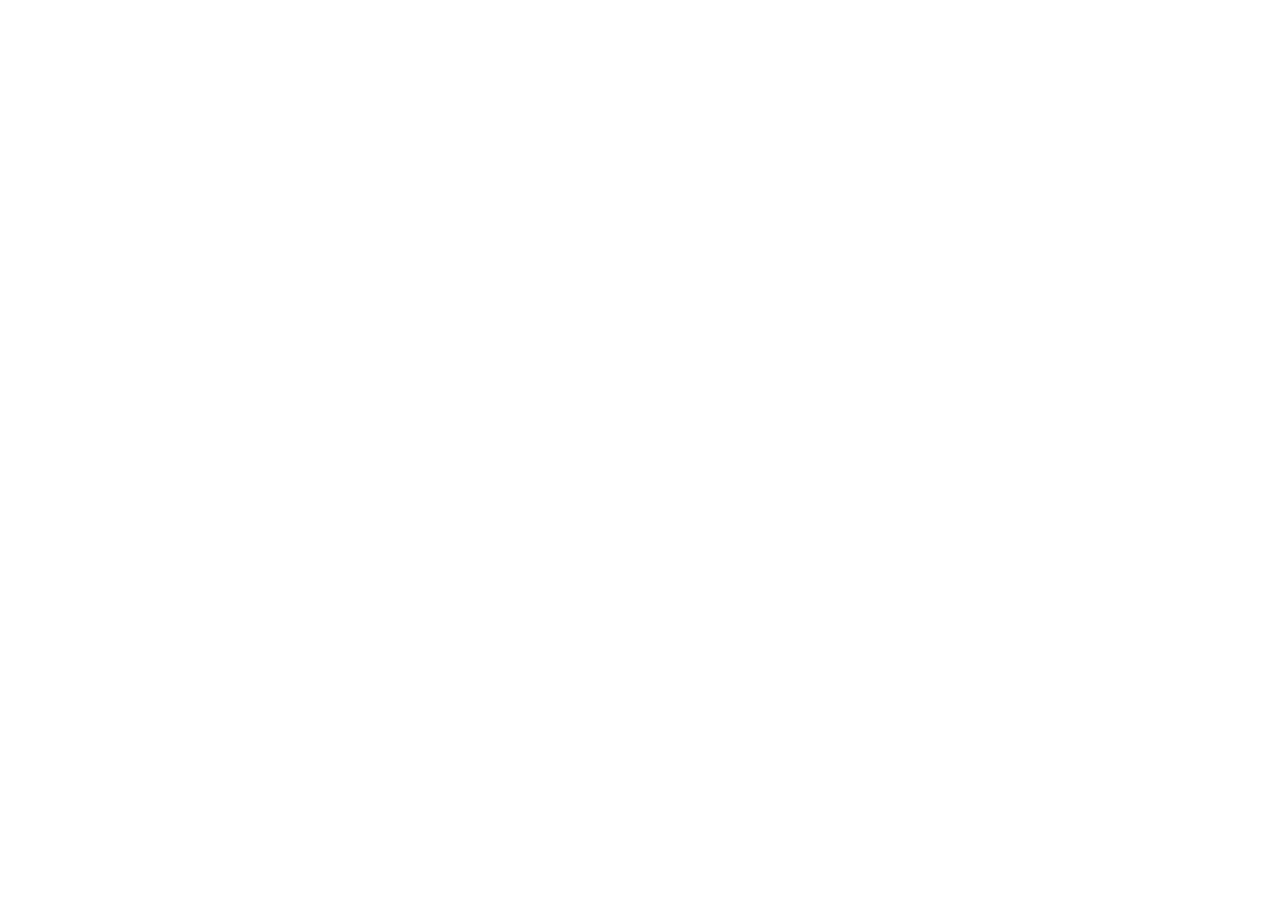
==== index.html @ 8c917352 "Init : création du dépôt, arborescence des fichiers et structure HTML de base" ====
<!DOCTYPE html>
<html lang="en">
<head>
    <meta charset="UTF-8">
    <meta name="viewport" content="width=device-width, initial-scale=1.0">
    <title>AfriTalent-Acceuil</title>
    <link rel="stylesheet" href="https://cdn.jsdelivr.net/npm/bootstrap@5.3.8/dist/css/bootstrap.min.css">
    <link rel="stylesheet" href="css/style.css">
</head>
<body>
    <script src="https://cdn.jsdelivr.net/npm/bootstrap@5.3.8/dist/js/bootstrap.bundle.min.js"></script>
    <script src="js/main.js"></script>
</body>
</html>
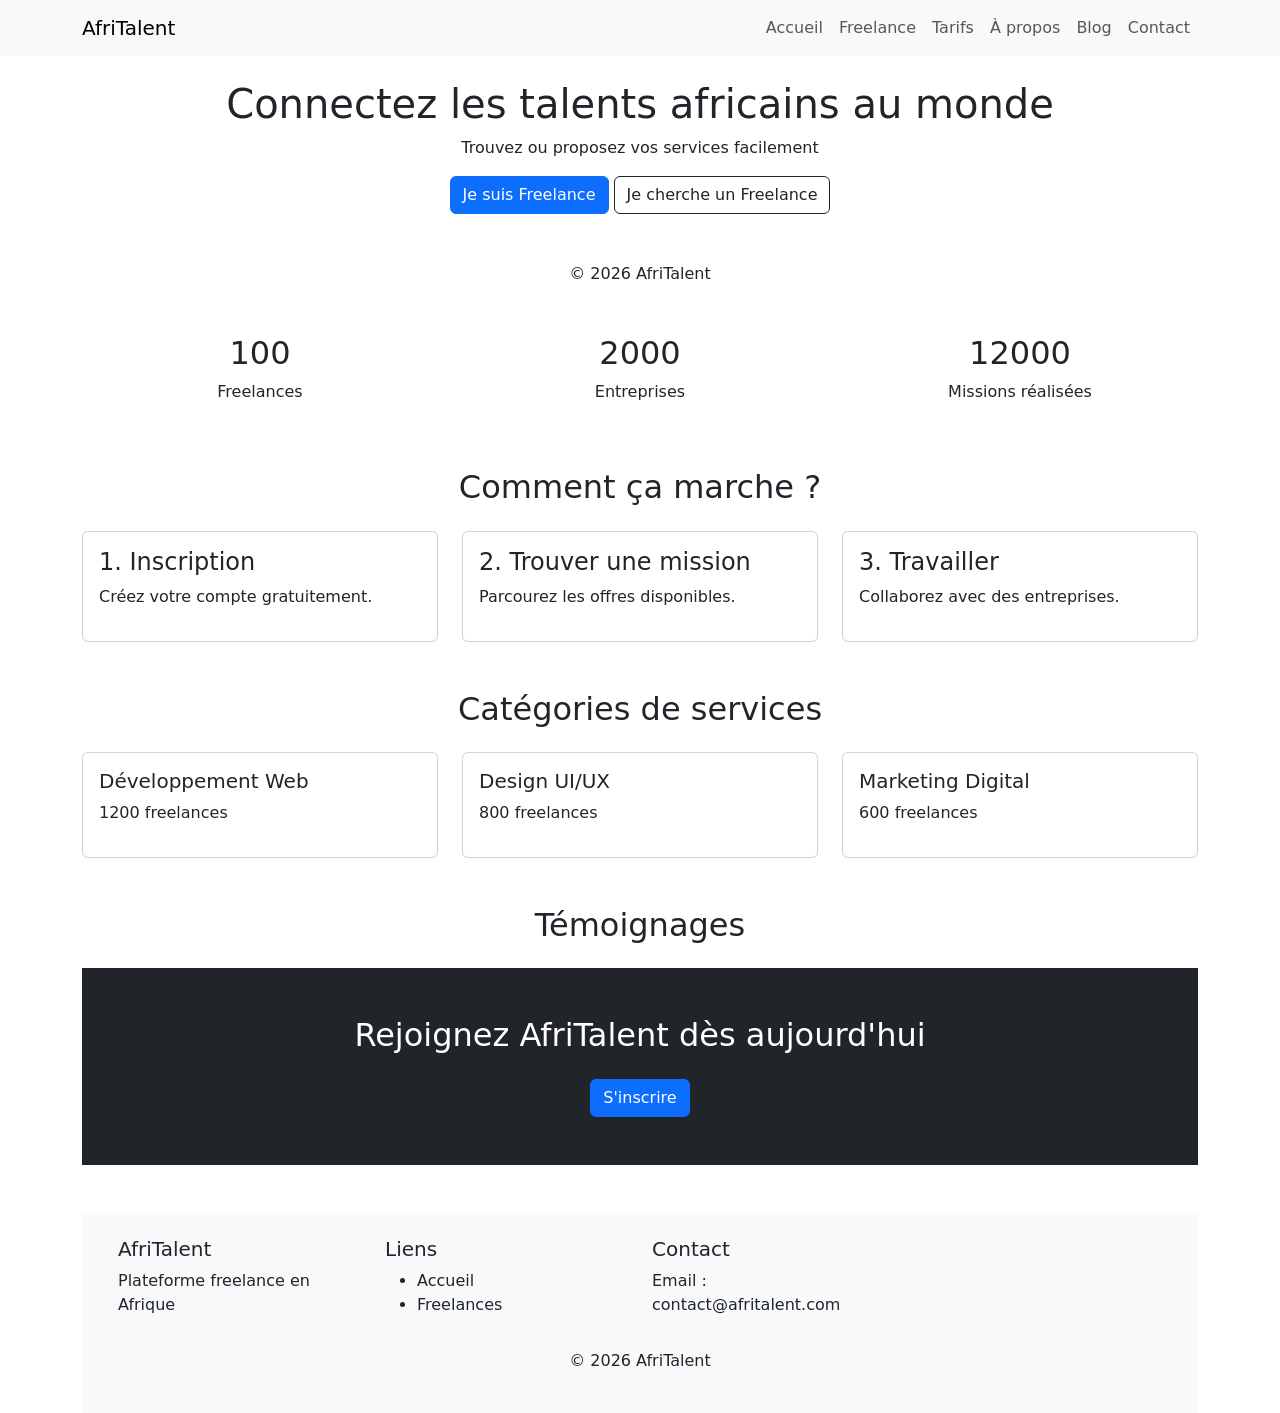
==== commit f6248dbb: "Commit2" ====
--- a/index.html
+++ b/index.html
@@ -8,6 +8,177 @@
     <link rel="stylesheet" href="css/style.css">
 </head>
 <body>
+    <header>
+        <nav class="navbar navbar-expand-lg navbar-light bg-light fixed-top">
+        <div class="container">
+            <a class="navbar-brand" href="#">AfriTalent</a>
+
+            <button class="navbar-toggler" data-bs-toggle="collapse" data-bs-target="#menu">
+                
+            </button>
+
+            <div class="collapse navbar-collapse" id="menu">
+                <ul class="navbar-nav ms-auto">
+                    <li class="nav-item"><a class="nav-link" href="#">Accueil</a></li>
+                    <li class="nav-item"><a class="nav-link" href="#">Freelance</a></li>
+                    <li class="nav-item"><a class="nav-link" href="#">Tarifs</a></li>
+                    <li class="nav-item"><a class="nav-link" href="#">À propos</a></li>
+                     <li class="nav-item"><a class="nav-link" href="#">Blog</a></li>
+                    <li class="nav-item"><a class="nav-link" href="#">Contact</a></li>
+                </ul>
+            </div>
+        </div>
+    </nav>
+</header>
+
+<main style="margin-top: 80px;">
+    <section class="container text-center">
+        <h1>Connectez les talents africains au monde</h1>
+        <p>Trouvez ou proposez vos services facilement</p>
+
+        <button class="btn btn-primary">Je suis Freelance</button>
+        <button class="btn btn-outline-dark">Je cherche un Freelance</button>
+    </section>
+</main>
+
+<footer class="text-center mt-5">
+    <p>© 2026 AfriTalent</p>
+</footer>
+
+<script src="https://cdn.jsdelivr.net/npm/bootstrap@5.3.0/dist/js/bootstrap.bundle.min.js"></script>
+
+</body>
+</html>
+
+        </nav>
+    </header>
+    <section class="container text-center mt-5">
+    <div class="row">
+        <div class="col-md-4">
+            <h2 class="counter" data-target="2500">100</h2>
+            <p>Freelances</p>
+        </div>
+        <div class="col-md-4">
+            <h2 class="counter" data-target="800">2000</h2>
+            <p>Entreprises</p>
+        </div>
+        <div class="col-md-4">
+            <h2 class="counter" data-target="12000">12000</h2>
+            <p>Missions réalisées</p>
+        </div>
+    </div>
+</section>
+<section class="container mt-5">
+    <h2 class="text-center mb-4">Comment ça marche ?</h2>
+
+    <div class="row">
+        <div class="col-md-4">
+            <div class="card p-3">
+                <h4>1. Inscription</h4>
+                <p>Créez votre compte gratuitement.</p>
+            </div>
+        </div>
+
+        <div class="col-md-4">
+            <div class="card p-3">
+                <h4>2. Trouver une mission</h4>
+                <p>Parcourez les offres disponibles.</p>
+            </div>
+        </div>
+
+        <div class="col-md-4">
+            <div class="card p-3">
+                <h4>3. Travailler</h4>
+                <p>Collaborez avec des entreprises.</p>
+            </div>
+        </div>
+    </div>
+</section>
+
+<section class="container mt-5">
+    <h2 class="text-center mb-4">Catégories de services</h2>
+
+    <div class="row">
+        <div class="col-md-4">
+            <div class="card p-3">
+                <h5>Développement Web</h5>
+                <p>1200 freelances</p>
+            </div>
+        </div>
+
+        <div class="col-md-4">
+            <div class="card p-3">
+                <h5>Design UI/UX</h5>
+                <p>800 freelances</p>
+            </div>
+        </div>
+
+        <div class="col-md-4">
+            <div class="card p-3">
+                <h5>Marketing Digital</h5>
+                <p>600 freelances</p>
+            </div>
+        </div>
+    </div>
+</section>
+
+<section class="container mt-5">
+    <h2 class="text-center mb-4">Témoignages</h2>
+
+    <div id="carouselExample" class="carousel slide">
+        <div class="carousel-inner">
+
+            <div class="carousel-item active text-center">
+                <p>"Super plateforme "</p>
+                <h5>Ali</h5>
+            </div>
+
+            <div class="carousel-item text-center">
+                <p>"J'ai trouvé des clients rapidement"</p>
+                <h5>- Fatou</h5>
+            </div>
+
+            <div class="carousel-item text-center">
+                <p>"Très professionnel"</p>
+                <h5>- Moussa</h5>
+            </div>
+            <section class="text-center mt-10 p-5 bg-dark text-white">
+    <h2>Rejoignez AfriTalent dès aujourd'hui</h2>
+    <button class="btn btn-primary mt-3">S'inscrire</button>
+        </section> 
+        <footer class="bg-light mt-5 p-4">
+    <div class="container">
+        <div class="row">
+            <div class="col-md-3">
+                <h5>AfriTalent</h5>
+                <p>Plateforme freelance en Afrique</p>
+            </div>
+
+            <div class="col-md-3">
+                <h5>Liens</h5>
+                <ul>
+                    <li>Accueil</li>
+                    <li>Freelances</li>
+                </ul>
+            </div>
+
+            <div class="col-md-3">
+                <h5>Contact</h5>
+                <p>Email : contact@afritalent.com</p>
+            </div>
+        </div>
+
+        <p class="text-center mt-3">© 2026 AfriTalent</p>
+    </div>
+</footer> 
+
+        </div>
+
+        <button class="carousel-control-prev" data-bs-target="#carouselExample" data-bs-slide="prev">◀</button>
+        <button class="carousel-control-next" data-bs-target="#carouselExample" data-bs-slide="next">▶</button>
+    </div>
+</section>
+
     <script src="https://cdn.jsdelivr.net/npm/bootstrap@5.3.8/dist/js/bootstrap.bundle.min.js"></script>
     <script src="js/main.js"></script>
 </body>
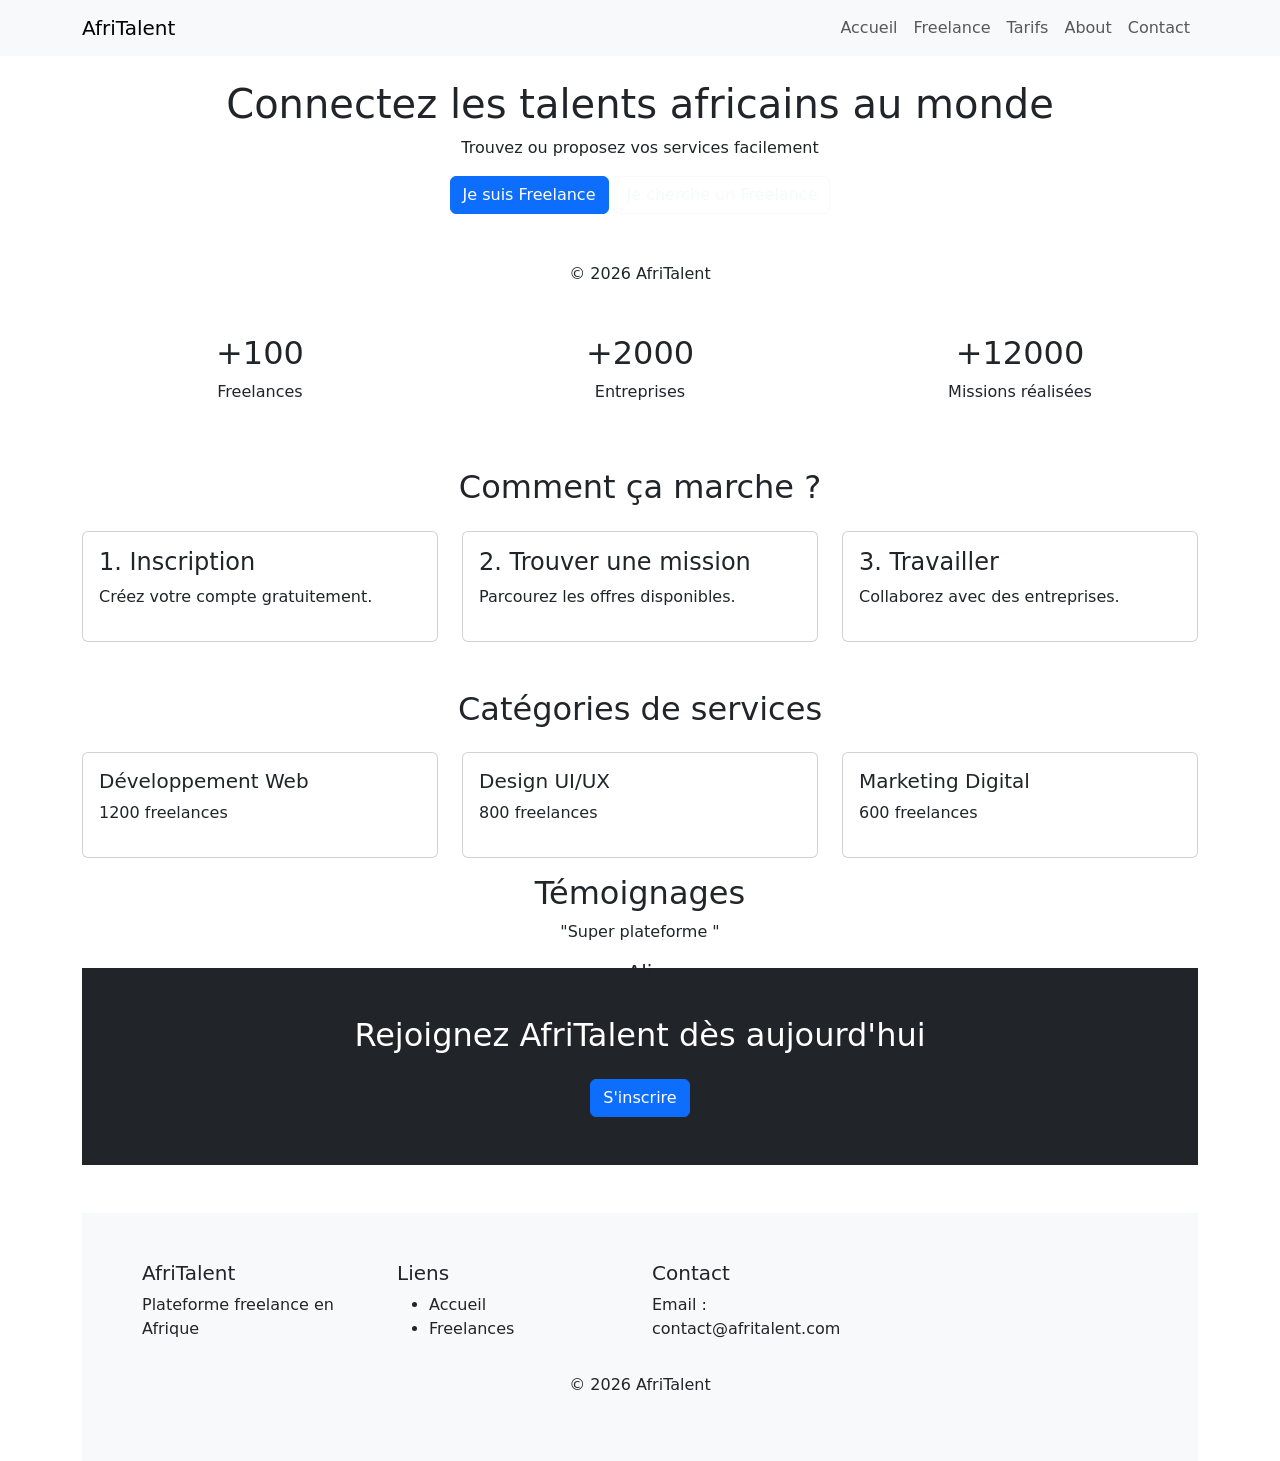
==== commit 30c5a564: "commit 2" ====
--- a/index.html
+++ b/index.html
@@ -11,20 +11,19 @@
     <header>
         <nav class="navbar navbar-expand-lg navbar-light bg-light fixed-top">
         <div class="container">
-            <a class="navbar-brand" href="#">AfriTalent</a>
+            <a class="navbar-brand" href="index.html">AfriTalent</a>
 
             <button class="navbar-toggler" data-bs-toggle="collapse" data-bs-target="#menu">
                 
             </button>
 
-            <div class="collapse navbar-collapse" id="menu">
+            <div class="navbar-collapse" id="menu">
                 <ul class="navbar-nav ms-auto">
-                    <li class="nav-item"><a class="nav-link" href="#">Accueil</a></li>
-                    <li class="nav-item"><a class="nav-link" href="#">Freelance</a></li>
-                    <li class="nav-item"><a class="nav-link" href="#">Tarifs</a></li>
-                    <li class="nav-item"><a class="nav-link" href="#">À propos</a></li>
-                     <li class="nav-item"><a class="nav-link" href="#">Blog</a></li>
-                    <li class="nav-item"><a class="nav-link" href="#">Contact</a></li>
+                    <li class="nav-item"><a class="nav-link" href="index.html">Accueil</a></li>
+                    <li class="nav-item"><a class="nav-link" href="freelances.html">Freelance</a></li>
+                    <li class="nav-item"><a class="nav-link" href="tarifs.html">Tarifs</a></li>
+                    <li class="nav-item"><a class="nav-link" href="about.html">About</a></li>
+                    <li class="nav-item"><a class="nav-link" href="contact.html">Contact</a></li>
                 </ul>
             </div>
         </div>
@@ -36,8 +35,12 @@
         <h1>Connectez les talents africains au monde</h1>
         <p>Trouvez ou proposez vos services facilement</p>
 
-        <button class="btn btn-primary">Je suis Freelance</button>
-        <button class="btn btn-outline-dark">Je cherche un Freelance</button>
+        <a href="freelances.html " class="btn btn-primary">
+            Je suis Freelance
+        </a>
+        <a href="contact.html" class="btn btn-outline-light">
+            Je cherche un Freelance
+        </a>
     </section>
 </main>
 
@@ -55,15 +58,15 @@
     <section class="container text-center mt-5">
     <div class="row">
         <div class="col-md-4">
-            <h2 class="counter" data-target="2500">100</h2>
+            <h2 class="counter" data-target="2500">+100</h2>
             <p>Freelances</p>
         </div>
         <div class="col-md-4">
-            <h2 class="counter" data-target="800">2000</h2>
+            <h2 class="counter" data-target="800">+2000</h2>
             <p>Entreprises</p>
         </div>
         <div class="col-md-4">
-            <h2 class="counter" data-target="12000">12000</h2>
+            <h2 class="counter" data-target="12000">+12000</h2>
             <p>Missions réalisées</p>
         </div>
     </div>
@@ -122,8 +125,8 @@
     </div>
 </section>
 
-<section class="container mt-5">
-    <h2 class="text-center mb-4">Témoignages</h2>
+<section class="container mt-3">
+    <h2 class="text-center mb-2">Témoignages</h2>
 
     <div id="carouselExample" class="carousel slide">
         <div class="carousel-inner">
@@ -142,11 +145,13 @@
                 <p>"Très professionnel"</p>
                 <h5>- Moussa</h5>
             </div>
-            <section class="text-center mt-10 p-5 bg-dark text-white">
+
+            <section class="text-center mt-5 p-5 bg-dark text-white">
     <h2>Rejoignez AfriTalent dès aujourd'hui</h2>
     <button class="btn btn-primary mt-3">S'inscrire</button>
         </section> 
-        <footer class="bg-light mt-5 p-4">
+        <footer class="bg-light mt-5 p-5">
+
     <div class="container">
         <div class="row">
             <div class="col-md-3">
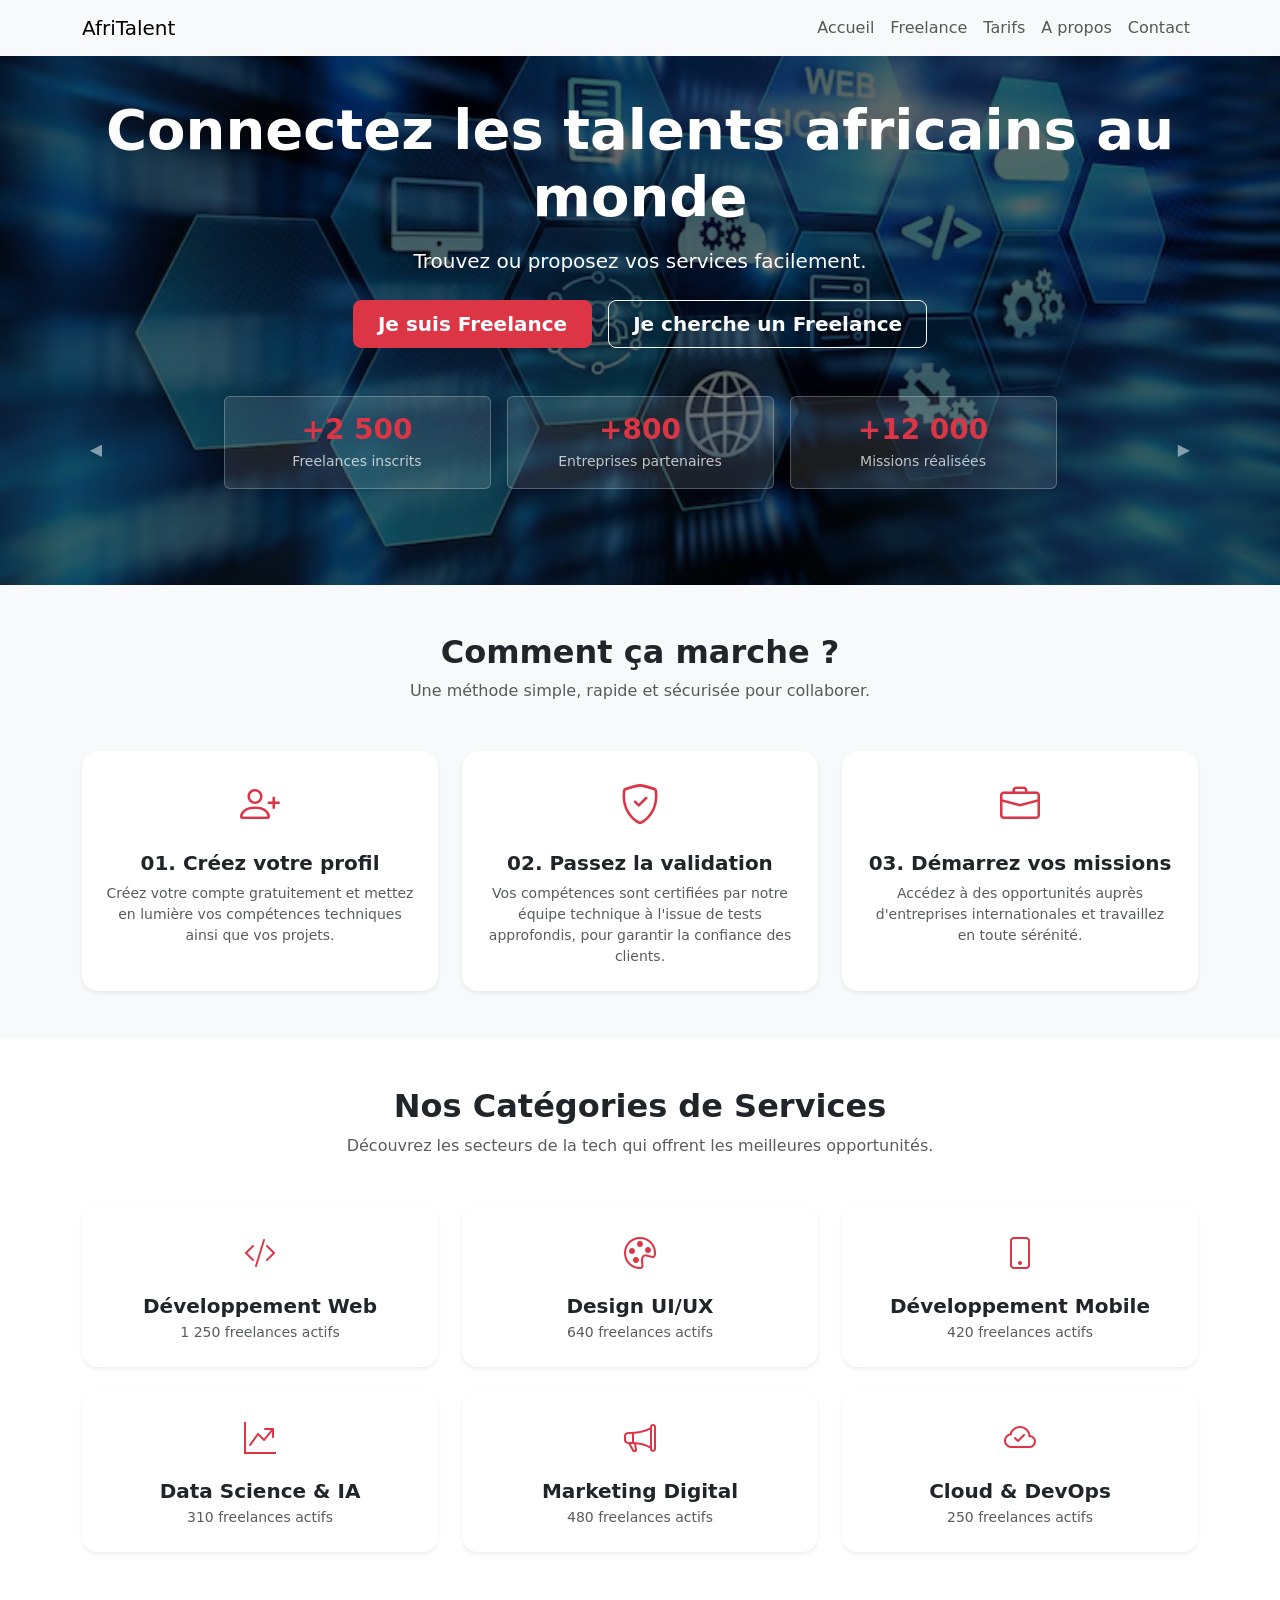
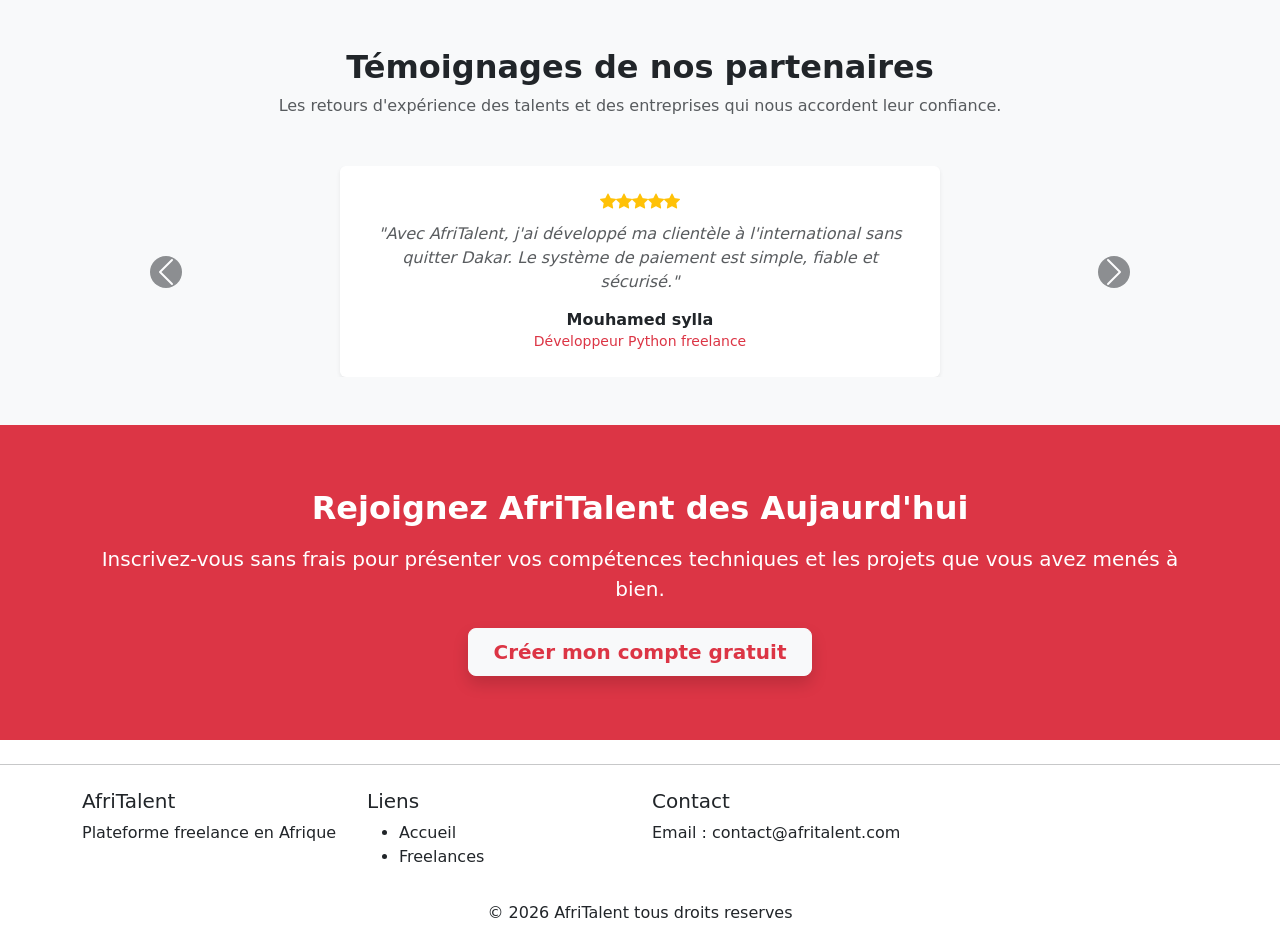
==== commit 7289f6b3: "commit 4" ====
--- a/index.html
+++ b/index.html
@@ -1,13 +1,15 @@
+
 <!DOCTYPE html>
-<html lang="en">
+<html lang="fr">
 <head>
     <meta charset="UTF-8">
     <meta name="viewport" content="width=device-width, initial-scale=1.0">
-    <title>AfriTalent-Acceuil</title>
-    <link rel="stylesheet" href="https://cdn.jsdelivr.net/npm/bootstrap@5.3.8/dist/css/bootstrap.min.css">
-    <link rel="stylesheet" href="css/style.css">
+    <title>AfriTalent - Accueil</title>
+    <link href="https://cdn.jsdelivr.net/npm/bootstrap@5.3.0/dist/css/bootstrap.min.css" rel="stylesheet">
+    <link href="https://cdn.jsdelivr.net/npm/bootstrap-icons@1.10.5/font/bootstrap-icons.css" rel="stylesheet">
 </head>
 <body>
+
     <header>
         <nav class="navbar navbar-expand-lg navbar-light bg-light fixed-top">
         <div class="container">
@@ -22,7 +24,7 @@
                     <li class="nav-item"><a class="nav-link" href="index.html">Accueil</a></li>
                     <li class="nav-item"><a class="nav-link" href="freelances.html">Freelance</a></li>
                     <li class="nav-item"><a class="nav-link" href="tarifs.html">Tarifs</a></li>
-                    <li class="nav-item"><a class="nav-link" href="about.html">About</a></li>
+                    <li class="nav-item"><a class="nav-link" href="about.html">A propos</a></li>
                     <li class="nav-item"><a class="nav-link" href="contact.html">Contact</a></li>
                 </ul>
             </div>
@@ -30,128 +32,181 @@
     </nav>
 </header>
 
-<main style="margin-top: 80px;">
-    <section class="container text-center">
-        <h1>Connectez les talents africains au monde</h1>
-        <p>Trouvez ou proposez vos services facilement</p>
-
-        <a href="freelances.html " class="btn btn-primary">
-            Je suis Freelance
-        </a>
-        <a href="contact.html" class="btn btn-outline-light">
-            Je cherche un Freelance
-        </a>
-    </section>
-</main>
-
-<footer class="text-center mt-5">
-    <p>© 2026 AfriTalent</p>
-</footer>
-
-<script src="https://cdn.jsdelivr.net/npm/bootstrap@5.3.0/dist/js/bootstrap.bundle.min.js"></script>
-
-</body>
-</html>
-
-        </nav>
-    </header>
-    <section class="container text-center mt-5">
-    <div class="row">
-        <div class="col-md-4">
-            <h2 class="counter" data-target="2500">+100</h2>
-            <p>Freelances</p>
-        </div>
-        <div class="col-md-4">
-            <h2 class="counter" data-target="800">+2000</h2>
-            <p>Entreprises</p>
-        </div>
-        <div class="col-md-4">
-            <h2 class="counter" data-target="12000">+12000</h2>
-            <p>Missions réalisées</p>
-        </div>
-    </div>
-</section>
-<section class="container mt-5">
-    <h2 class="text-center mb-4">Comment ça marche ?</h2>
-
-    <div class="row">
-        <div class="col-md-4">
-            <div class="card p-3">
-                <h4>1. Inscription</h4>
-                <p>Créez votre compte gratuitement.</p>
-            </div>
-        </div>
-
-        <div class="col-md-4">
-            <div class="card p-3">
-                <h4>2. Trouver une mission</h4>
-                <p>Parcourez les offres disponibles.</p>
-            </div>
-        </div>
-
-        <div class="col-md-4">
-            <div class="card p-3">
-                <h4>3. Travailler</h4>
-                <p>Collaborez avec des entreprises.</p>
-            </div>
-        </div>
-    </div>
-</section>
-
-<section class="container mt-5">
-    <h2 class="text-center mb-4">Catégories de services</h2>
-
-    <div class="row">
-        <div class="col-md-4">
-            <div class="card p-3">
-                <h5>Développement Web</h5>
-                <p>1200 freelances</p>
-            </div>
-        </div>
-
-        <div class="col-md-4">
-            <div class="card p-3">
-                <h5>Design UI/UX</h5>
-                <p>800 freelances</p>
-            </div>
-        </div>
-
-        <div class="col-md-4">
-            <div class="card p-3">
-                <h5>Marketing Digital</h5>
-                <p>600 freelances</p>
-            </div>
-        </div>
-    </div>
-</section>
-
-<section class="container mt-3">
-    <h2 class="text-center mb-2">Témoignages</h2>
-
-    <div id="carouselExample" class="carousel slide">
-        <div class="carousel-inner">
-
-            <div class="carousel-item active text-center">
-                <p>"Super plateforme "</p>
-                <h5>Ali</h5>
-            </div>
-
-            <div class="carousel-item text-center">
-                <p>"J'ai trouvé des clients rapidement"</p>
-                <h5>- Fatou</h5>
-            </div>
-
-            <div class="carousel-item text-center">
-                <p>"Très professionnel"</p>
-                <h5>- Moussa</h5>
-            </div>
-
-            <section class="text-center mt-5 p-5 bg-dark text-white">
-    <h2>Rejoignez AfriTalent dès aujourd'hui</h2>
-    <button class="btn btn-primary mt-3">S'inscrire</button>
-        </section> 
-        <footer class="bg-light mt-5 p-5">
-
+    <section class="position-relative bg-dark text-white py-5 d-flex align-items-center" style="background: linear-gradient(rgba(0,0,0,0.6), rgba(0,0,0,0.6)), url(image/concept-hebergement-site-web-lumiere-vive_23-2149406783.avif) center/cover no-repeat; min-height: 500px;">
+        <div class="container text-center py-5">
+            <h1 class="display-4 fw-bold mb-3">Connectez les talents africains au monde</h1>
+            <p class="lead mb-4">Trouvez ou proposez vos services facilement.</p>
+            <div class="d-flex justify-content-center gap-3 mb-5">
+                <a href="freelances.html" class="btn btn-danger btn-lg px-4 fw-bold">Je suis Freelance</a>
+                <a href="contact.html" class="btn btn-outline-light btn-lg px-4 fw-bold">Je cherche un Freelance</a>
+            </div>
+            
+            <div class="row g-3 justify-content-center">
+                <div class="col-md-3">
+                    <div class="bg-white bg-opacity-10 p-3 rounded border border-light border-opacity-25 shadow-sm">
+                        <h3 class="fw-bold text-danger mb-1">+2 500</h3>
+                        <p class="small text-light opacity-75 mb-0">Freelances inscrits</p>
+                    </div>
+                </div>
+                <div class="col-md-3">
+                    <div class="bg-white bg-opacity-10 p-3 rounded border border-light border-opacity-25 shadow-sm">
+                        <h3 class="fw-bold text-danger mb-1">+800</h3>
+                        <p class="small text-light opacity-75 mb-0">Entreprises partenaires</p>
+                    </div>
+                </div>
+                <div class="col-md-3">
+                    <div class="bg-white bg-opacity-10 p-3 rounded border border-light border-opacity-25 shadow-sm">
+                        <h3 class="fw-bold text-danger mb-1">+12 000</h3>
+                        <p class="small text-light opacity-75 mb-0">Missions réalisées</p>
+                    </div>
+                </div>
+            </div>
+        </div>
+    </section>
+
+    
+    <section class="py-5 bg-light text-center">
+        <div class="container">
+            <h2 class="fw-bold mb-2">Comment ça marche ?</h2>
+            <p class="text-muted mb-5">Une méthode simple, rapide et sécurisée pour collaborer.</p>
+            <div class="row g-4">
+                
+                <div class="col-md-4">
+                    <div class="card h-100 p-4 border-0 shadow-sm rounded-4">
+                        <div class="text-danger fs-1 mb-3"><i class="bi bi-person-plus"></i></div>
+                        <h5 class="fw-bold mb-2">01. Créez votre profil</h5>
+                        <p class="text-muted small mb-0">Créez votre compte gratuitement et mettez en lumière vos compétences techniques ainsi que vos projets.</p>
+                    </div>
+                </div>
+                
+                <div class="col-md-4">
+                    <div class="card h-100 p-4 border-0 shadow-sm rounded-4">
+                        <div class="text-danger fs-1 mb-3"><i class="bi bi-shield-check"></i></div>
+                        <h5 class="fw-bold mb-2">02. Passez la validation</h5>
+                        <p class="text-muted small mb-0">Vos compétences sont certifiées par notre équipe technique à l'issue de tests approfondis, pour garantir la confiance des clients.</p>
+                    </div>
+                </div>
+               
+                <div class="col-md-4">
+                    <div class="card h-100 p-4 border-0 shadow-sm rounded-4">
+                        <div class="text-danger fs-1 mb-3"><i class="bi bi-briefcase"></i></div>
+                        <h5 class="fw-bold mb-2">03. Démarrez vos missions</h5>
+                        <p class="text-muted small mb-0">Accédez à des opportunités auprès d'entreprises internationales et travaillez en toute sérénité.</p>
+                    </div>
+                </div>
+            </div>
+        </div>
+    </section>
+
+    
+    <section class="py-5 text-center">
+        <div class="container">
+            <h2 class="fw-bold mb-2">Nos Catégories de Services</h2>
+            <p class="text-muted mb-5">Découvrez les secteurs de la tech qui offrent les meilleures opportunités.</p>
+            <div class="row g-4">
+                
+                <div class="col-md-4">
+                    <div class="card h-100 p-4 border-0 shadow-sm rounded-4">
+                        <div class="text-danger fs-2 mb-3"><i class="bi bi-code-slash"></i></div>
+                        <h5 class="fw-bold mb-1">Développement Web</h5>
+                        <p class="text-muted small mb-0">1 250 freelances actifs</p>
+                    </div>
+                </div>
+                
+                <div class="col-md-4">
+                    <div class="card h-100 p-4 border-0 shadow-sm rounded-4">
+                        <div class="text-danger fs-2 mb-3"><i class="bi bi-palette"></i></div>
+                        <h5 class="fw-bold mb-1">Design UI/UX</h5>
+                        <p class="text-muted small mb-0">640 freelances actifs</p>
+                    </div>
+                </div>
+               
+                <div class="col-md-4">
+                    <div class="card h-100 p-4 border-0 shadow-sm rounded-4">
+                        <div class="text-danger fs-2 mb-3"><i class="bi bi-phone"></i></div>
+                        <h5 class="fw-bold mb-1">Développement Mobile</h5>
+                        <p class="text-muted small mb-0">420 freelances actifs</p>
+                    </div>
+                </div>
+                
+                <div class="col-md-4">
+                    <div class="card h-100 p-4 border-0 shadow-sm rounded-4">
+                        <div class="text-danger fs-2 mb-3"><i class="bi bi-graph-up-arrow"></i></div>
+                        <h5 class="fw-bold mb-1">Data Science & IA</h5>
+                        <p class="text-muted small mb-0">310 freelances actifs</p>
+                    </div>
+                </div>
+                
+                <div class="col-md-4">
+                    <div class="card h-100 p-4 border-0 shadow-sm rounded-4">
+                        <div class="text-danger fs-2 mb-3"><i class="bi bi-megaphone"></i></div>
+                        <h5 class="fw-bold mb-1">Marketing Digital</h5>
+                        <p class="text-muted small mb-0">480 freelances actifs</p>
+                    </div>
+                </div>
+                
+                <div class="col-md-4">
+                    <div class="card h-100 p-4 border-0 shadow-sm rounded-4">
+                        <div class="text-danger fs-2 mb-3"><i class="bi bi-cloud-check"></i></div>
+                        <h5 class="fw-bold mb-1">Cloud & DevOps</h5>
+                        <p class="text-muted small mb-0">250 freelances actifs</p>
+                    </div>
+                </div>
+            </div>
+        </div>
+    </section>
+
+    
+    <section class="py-5 bg-light text-center">
+        <div class="container">
+            <h2 class="fw-bold mb-2">Témoignages de nos partenaires</h2>
+            <p class="text-muted mb-5">Les retours d'expérience des talents et des entreprises qui nous accordent leur confiance.</p>
+            
+            <div id="testimonialCarousel" class="carousel slide" data-bs-ride="carousel">
+                <div class="carousel-inner justify-content-center">
+                    
+                    <div class="carousel-item active">
+                        <div class="mx-auto bg-white p-4 rounded shadow-sm" style="max-width: 600px;">
+                            <div class="text-warning mb-2">
+                                <i class="bi bi-star-fill"></i><i class="bi bi-star-fill"></i><i class="bi bi-star-fill"></i><i class="bi bi-star-fill"></i><i class="bi bi-star-fill"></i>
+                            </div>
+                            <p class="fst-italic text-muted">"Avec AfriTalent, j'ai développé ma clientèle à l'international sans quitter Dakar. Le système de paiement est simple, fiable et sécurisé."</p>
+                            <h6 class="fw-bold mb-0">Mouhamed sylla</h6>
+                            <small class="text-danger">Développeur Python freelance</small>
+                        </div>
+                    </div>
+                    
+                    <div class="carousel-item">
+                        <div class="mx-auto bg-white p-4 rounded shadow-sm" style="max-width: 600px;">
+                            <div class="text-warning mb-2">
+                                <i class="bi bi-star-fill"></i><i class="bi bi-star-fill"></i><i class="bi bi-star-fill"></i><i class="bi bi-star-fill"></i><i class="bi bi-star-half"></i>
+                            </div>
+                            <p class="fst-italic text-muted">"La recherche de talents tech en Afrique de l'Ouest est désormais simplifiée avec AfriTalent. Les freelances que nous avons recrutés ont fait preuve d'un excellent niveau d'expertise.</p>
+                            <h6 class="fw-bold mb-0">Amy mbacke</h6>
+                            <small class="text-danger">Directrice Tech - TechNova</small>
+                        </div>
+                    </div>
+                </div>
+                
+                <button class="carousel-control-prev" type="button" data-bs-target="#testimonialCarousel" data-bs-slide="prev">
+                    <span class="carousel-control-prev-icon bg-dark rounded-circle" aria-hidden="true"></span>
+                </button>
+                <button class="carousel-control-next" type="button" data-bs-target="#testimonialCarousel" data-bs-slide="next">
+                    <span class="carousel-control-next-icon bg-dark rounded-circle" aria-hidden="true"></span>
+                </button>
+            </div>
+        </div>
+    </section>
+
+    
+    <section class="bg-danger text-white text-center py-5">
+        <div class="container py-3">
+            <h2 class="fw-bold mb-3">Rejoignez AfriTalent des Aujaurd'hui</h2>
+            <p class="lead mb-4 opacity-90">Inscrivez-vous sans frais pour présenter vos compétences techniques et les projets que vous avez menés à bien.</p>
+            <a href="#" class="btn btn-light btn-lg text-danger fw-bold px-4 shadow">Créer mon compte gratuit</a>
+        </div>
+    </section>
+            <hr class="opacity-25 my-4">
     <div class="container">
         <div class="row">
             <div class="col-md-3">
@@ -173,7 +228,7 @@
             </div>
         </div>
 
-        <p class="text-center mt-3">© 2026 AfriTalent</p>
+        <p class="text-center mt-3">© 2026 AfriTalent tous droits reserves</p>
     </div>
 </footer> 
 
@@ -183,8 +238,11 @@
         <button class="carousel-control-next" data-bs-target="#carouselExample" data-bs-slide="next">▶</button>
     </div>
 </section>
-
-    <script src="https://cdn.jsdelivr.net/npm/bootstrap@5.3.8/dist/js/bootstrap.bundle.min.js"></script>
-    <script src="js/main.js"></script>
+            </div>
+        </div>
+    </footer>
+
+
+    <script src="https://cdn.jsdelivr.net/npm/bootstrap@5.3.0/dist/js/bootstrap.bundle.min.js"></script>
 </body>
 </html>
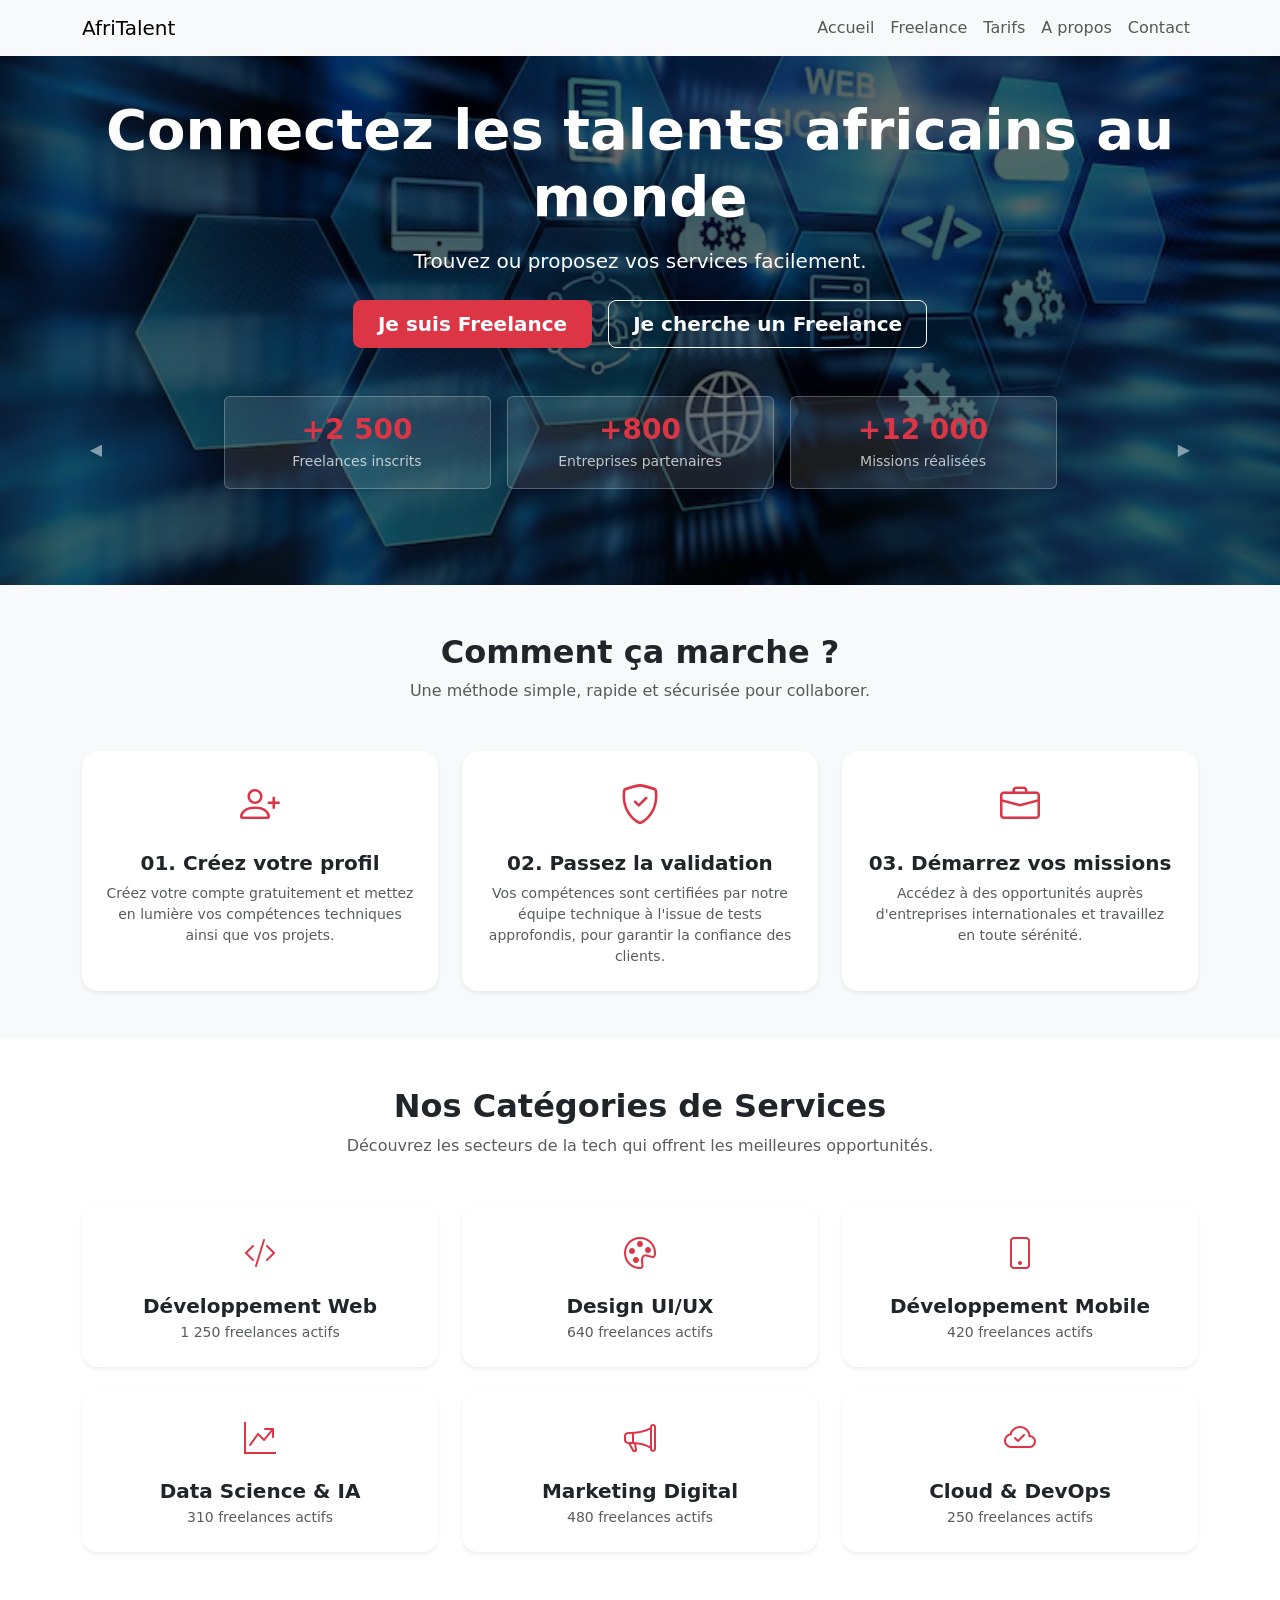
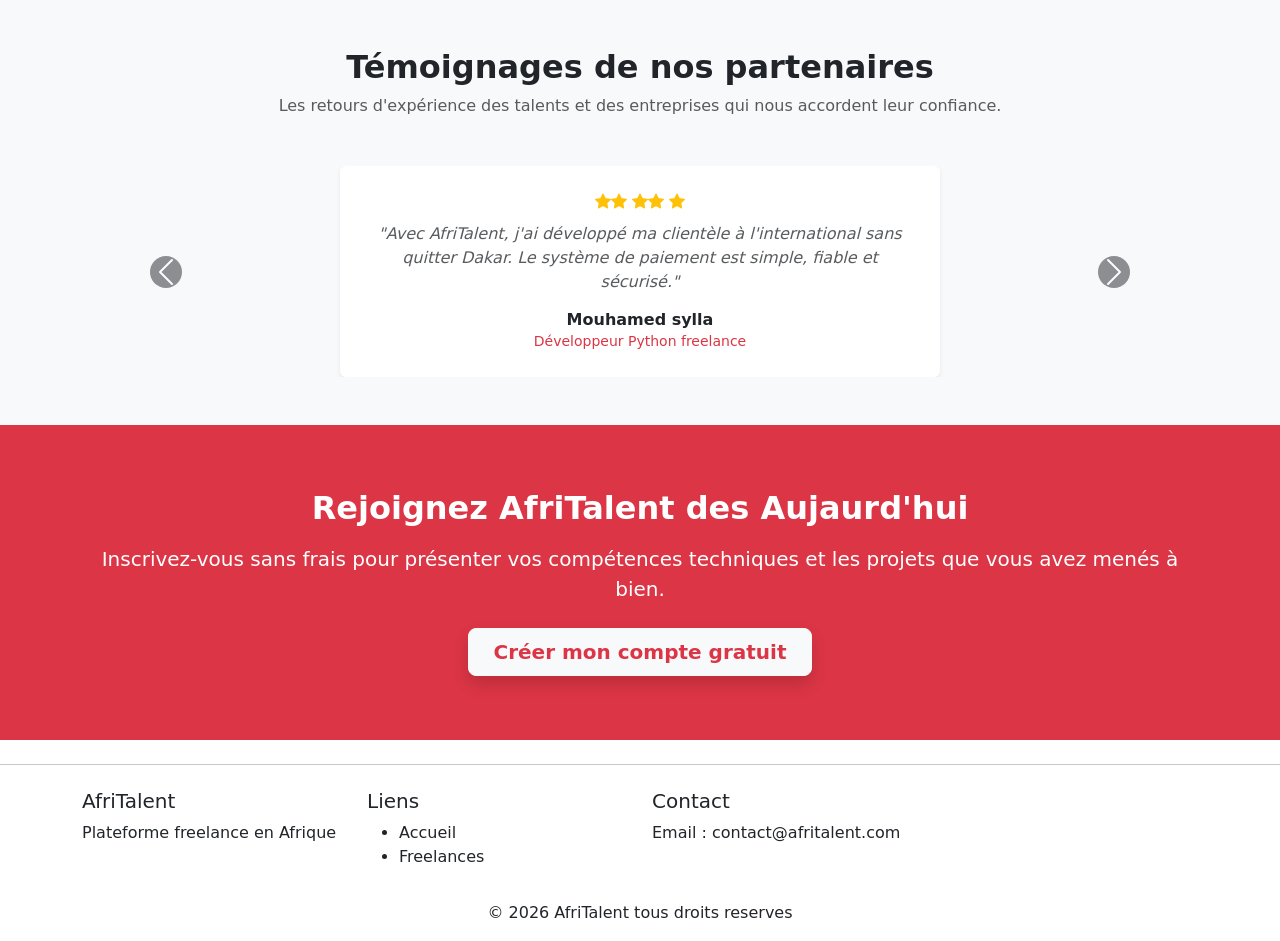
==== commit f60c045a: "commit 9" ====
--- a/index.html
+++ b/index.html
@@ -1,6 +1,6 @@
-
 <!DOCTYPE html>
 <html lang="fr">
+
 <head>
     <meta charset="UTF-8">
     <meta name="viewport" content="width=device-width, initial-scale=1.0">
@@ -8,31 +8,33 @@
     <link href="https://cdn.jsdelivr.net/npm/bootstrap@5.3.0/dist/css/bootstrap.min.css" rel="stylesheet">
     <link href="https://cdn.jsdelivr.net/npm/bootstrap-icons@1.10.5/font/bootstrap-icons.css" rel="stylesheet">
 </head>
+
 <body>
 
     <header>
         <nav class="navbar navbar-expand-lg navbar-light bg-light fixed-top">
-        <div class="container">
-            <a class="navbar-brand" href="index.html">AfriTalent</a>
-
-            <button class="navbar-toggler" data-bs-toggle="collapse" data-bs-target="#menu">
-                
-            </button>
-
-            <div class="navbar-collapse" id="menu">
-                <ul class="navbar-nav ms-auto">
-                    <li class="nav-item"><a class="nav-link" href="index.html">Accueil</a></li>
-                    <li class="nav-item"><a class="nav-link" href="freelances.html">Freelance</a></li>
-                    <li class="nav-item"><a class="nav-link" href="tarifs.html">Tarifs</a></li>
-                    <li class="nav-item"><a class="nav-link" href="about.html">A propos</a></li>
-                    <li class="nav-item"><a class="nav-link" href="contact.html">Contact</a></li>
-                </ul>
-            </div>
-        </div>
-    </nav>
-</header>
-
-    <section class="position-relative bg-dark text-white py-5 d-flex align-items-center" style="background: linear-gradient(rgba(0,0,0,0.6), rgba(0,0,0,0.6)), url(image/concept-hebergement-site-web-lumiere-vive_23-2149406783.avif) center/cover no-repeat; min-height: 500px;">
+            <div class="container">
+                <a class="navbar-brand" href="index.html">AfriTalent</a>
+
+                <button class="navbar-toggler" data-bs-toggle="collapse" data-bs-target="#menu">
+
+                </button>
+
+                <div class="navbar-collapse" id="menu">
+                    <ul class="navbar-nav ms-auto">
+                        <li class="nav-item"><a class="nav-link" href="index.html">Accueil</a></li>
+                        <li class="nav-item"><a class="nav-link" href="freelances.html">Freelance</a></li>
+                        <li class="nav-item"><a class="nav-link" href="tarifs.html">Tarifs</a></li>
+                        <li class="nav-item"><a class="nav-link" href="about.html">A propos</a></li>
+                        <li class="nav-item"><a class="nav-link" href="contact.html">Contact</a></li>
+                    </ul>
+                </div>
+            </div>
+        </nav>
+    </header>
+
+    <section class="position-relative bg-dark text-white py-5 d-flex align-items-center"
+        style="background: linear-gradient(rgba(0,0,0,0.6), rgba(0,0,0,0.6)), url(image/concept-hebergement-site-web-lumiere-vive_23-2149406783.avif) center/cover no-repeat; min-height: 500px;">
         <div class="container text-center py-5">
             <h1 class="display-4 fw-bold mb-3">Connectez les talents africains au monde</h1>
             <p class="lead mb-4">Trouvez ou proposez vos services facilement.</p>
@@ -40,7 +42,7 @@
                 <a href="freelances.html" class="btn btn-danger btn-lg px-4 fw-bold">Je suis Freelance</a>
                 <a href="contact.html" class="btn btn-outline-light btn-lg px-4 fw-bold">Je cherche un Freelance</a>
             </div>
-            
+
             <div class="row g-3 justify-content-center">
                 <div class="col-md-3">
                     <div class="bg-white bg-opacity-10 p-3 rounded border border-light border-opacity-25 shadow-sm">
@@ -64,47 +66,50 @@
         </div>
     </section>
 
-    
+
     <section class="py-5 bg-light text-center">
         <div class="container">
             <h2 class="fw-bold mb-2">Comment ça marche ?</h2>
             <p class="text-muted mb-5">Une méthode simple, rapide et sécurisée pour collaborer.</p>
             <div class="row g-4">
-                
+
                 <div class="col-md-4">
                     <div class="card h-100 p-4 border-0 shadow-sm rounded-4">
                         <div class="text-danger fs-1 mb-3"><i class="bi bi-person-plus"></i></div>
                         <h5 class="fw-bold mb-2">01. Créez votre profil</h5>
-                        <p class="text-muted small mb-0">Créez votre compte gratuitement et mettez en lumière vos compétences techniques ainsi que vos projets.</p>
-                    </div>
-                </div>
-                
+                        <p class="text-muted small mb-0">Créez votre compte gratuitement et mettez en lumière vos
+                            compétences techniques ainsi que vos projets.</p>
+                    </div>
+                </div>
+
                 <div class="col-md-4">
                     <div class="card h-100 p-4 border-0 shadow-sm rounded-4">
                         <div class="text-danger fs-1 mb-3"><i class="bi bi-shield-check"></i></div>
                         <h5 class="fw-bold mb-2">02. Passez la validation</h5>
-                        <p class="text-muted small mb-0">Vos compétences sont certifiées par notre équipe technique à l'issue de tests approfondis, pour garantir la confiance des clients.</p>
-                    </div>
-                </div>
-               
+                        <p class="text-muted small mb-0">Vos compétences sont certifiées par notre équipe technique à
+                            l'issue de tests approfondis, pour garantir la confiance des clients.</p>
+                    </div>
+                </div>
+
                 <div class="col-md-4">
                     <div class="card h-100 p-4 border-0 shadow-sm rounded-4">
                         <div class="text-danger fs-1 mb-3"><i class="bi bi-briefcase"></i></div>
                         <h5 class="fw-bold mb-2">03. Démarrez vos missions</h5>
-                        <p class="text-muted small mb-0">Accédez à des opportunités auprès d'entreprises internationales et travaillez en toute sérénité.</p>
-                    </div>
-                </div>
-            </div>
-        </div>
-    </section>
-
-    
+                        <p class="text-muted small mb-0">Accédez à des opportunités auprès d'entreprises internationales
+                            et travaillez en toute sérénité.</p>
+                    </div>
+                </div>
+            </div>
+        </div>
+    </section>
+
+
     <section class="py-5 text-center">
         <div class="container">
             <h2 class="fw-bold mb-2">Nos Catégories de Services</h2>
             <p class="text-muted mb-5">Découvrez les secteurs de la tech qui offrent les meilleures opportunités.</p>
             <div class="row g-4">
-                
+
                 <div class="col-md-4">
                     <div class="card h-100 p-4 border-0 shadow-sm rounded-4">
                         <div class="text-danger fs-2 mb-3"><i class="bi bi-code-slash"></i></div>
@@ -112,7 +117,7 @@
                         <p class="text-muted small mb-0">1 250 freelances actifs</p>
                     </div>
                 </div>
-                
+
                 <div class="col-md-4">
                     <div class="card h-100 p-4 border-0 shadow-sm rounded-4">
                         <div class="text-danger fs-2 mb-3"><i class="bi bi-palette"></i></div>
@@ -120,7 +125,7 @@
                         <p class="text-muted small mb-0">640 freelances actifs</p>
                     </div>
                 </div>
-               
+
                 <div class="col-md-4">
                     <div class="card h-100 p-4 border-0 shadow-sm rounded-4">
                         <div class="text-danger fs-2 mb-3"><i class="bi bi-phone"></i></div>
@@ -128,7 +133,7 @@
                         <p class="text-muted small mb-0">420 freelances actifs</p>
                     </div>
                 </div>
-                
+
                 <div class="col-md-4">
                     <div class="card h-100 p-4 border-0 shadow-sm rounded-4">
                         <div class="text-danger fs-2 mb-3"><i class="bi bi-graph-up-arrow"></i></div>
@@ -136,7 +141,7 @@
                         <p class="text-muted small mb-0">310 freelances actifs</p>
                     </div>
                 </div>
-                
+
                 <div class="col-md-4">
                     <div class="card h-100 p-4 border-0 shadow-sm rounded-4">
                         <div class="text-danger fs-2 mb-3"><i class="bi bi-megaphone"></i></div>
@@ -144,7 +149,7 @@
                         <p class="text-muted small mb-0">480 freelances actifs</p>
                     </div>
                 </div>
-                
+
                 <div class="col-md-4">
                     <div class="card h-100 p-4 border-0 shadow-sm rounded-4">
                         <div class="text-danger fs-2 mb-3"><i class="bi bi-cloud-check"></i></div>
@@ -156,57 +161,72 @@
         </div>
     </section>
 
-    
+
     <section class="py-5 bg-light text-center">
         <div class="container">
             <h2 class="fw-bold mb-2">Témoignages de nos partenaires</h2>
-            <p class="text-muted mb-5">Les retours d'expérience des talents et des entreprises qui nous accordent leur confiance.</p>
-            
+            <p class="text-muted mb-5">Les retours d'expérience des talents et des entreprises qui nous accordent leur
+                confiance.</p>
+
             <div id="testimonialCarousel" class="carousel slide" data-bs-ride="carousel">
                 <div class="carousel-inner justify-content-center">
-                    
+
                     <div class="carousel-item active">
                         <div class="mx-auto bg-white p-4 rounded shadow-sm" style="max-width: 600px;">
                             <div class="text-warning mb-2">
-                                <i class="bi bi-star-fill"></i><i class="bi bi-star-fill"></i><i class="bi bi-star-fill"></i><i class="bi bi-star-fill"></i><i class="bi bi-star-fill"></i>
+                                <i class="bi bi-star-fill"></i><i class="bi bi-star-fill"></i>
+                                    <i class="bi bi-star-fill"></i><i class="bi bi-star-fill"></i>
+                                   <i class="bi bi-star-fill"></i>
                             </div>
-                            <p class="fst-italic text-muted">"Avec AfriTalent, j'ai développé ma clientèle à l'international sans quitter Dakar. Le système de paiement est simple, fiable et sécurisé."</p>
+                            <p class="fst-italic text-muted">"Avec AfriTalent, j'ai développé ma clientèle à
+                                l'international sans quitter Dakar.
+                                Le système de paiement est simple, fiable et sécurisé."
+                            </p>
                             <h6 class="fw-bold mb-0">Mouhamed sylla</h6>
                             <small class="text-danger">Développeur Python freelance</small>
                         </div>
                     </div>
-                    
+
                     <div class="carousel-item">
                         <div class="mx-auto bg-white p-4 rounded shadow-sm" style="max-width: 600px;">
                             <div class="text-warning mb-2">
-                                <i class="bi bi-star-fill"></i><i class="bi bi-star-fill"></i><i class="bi bi-star-fill"></i><i class="bi bi-star-fill"></i><i class="bi bi-star-half"></i>
+                                <i class="bi bi-star-fill"></i><i class="bi bi-star-fill"></i>
+                                    <i class="bi bi-star-fill"></i><i class="bi bi-star-fill"></i>
+                                    <i class="bi bi-star-half"></i>
                             </div>
-                            <p class="fst-italic text-muted">"La recherche de talents tech en Afrique de l'Ouest est désormais simplifiée avec AfriTalent. Les freelances que nous avons recrutés ont fait preuve d'un excellent niveau d'expertise.</p>
+                            <p class="fst-italic text-muted">"La recherche de talents tech en Afrique de l'Ouest est
+                                désormais simplifiée avec AfriTalent.
+                                Les freelances que nous avons recrutés ont fait preuve d'un excellent niveau
+                                d'expertise.
+                            </p>
                             <h6 class="fw-bold mb-0">Amy mbacke</h6>
                             <small class="text-danger">Directrice Tech - TechNova</small>
                         </div>
                     </div>
                 </div>
-                
-                <button class="carousel-control-prev" type="button" data-bs-target="#testimonialCarousel" data-bs-slide="prev">
+
+                <button class="carousel-control-prev" type="button" data-bs-target="#testimonialCarousel"
+                    data-bs-slide="prev">
                     <span class="carousel-control-prev-icon bg-dark rounded-circle" aria-hidden="true"></span>
                 </button>
-                <button class="carousel-control-next" type="button" data-bs-target="#testimonialCarousel" data-bs-slide="next">
+                <button class="carousel-control-next" type="button" data-bs-target="#testimonialCarousel"
+                    data-bs-slide="next">
                     <span class="carousel-control-next-icon bg-dark rounded-circle" aria-hidden="true"></span>
                 </button>
             </div>
         </div>
     </section>
 
-    
+
     <section class="bg-danger text-white text-center py-5">
         <div class="container py-3">
             <h2 class="fw-bold mb-3">Rejoignez AfriTalent des Aujaurd'hui</h2>
-            <p class="lead mb-4 opacity-90">Inscrivez-vous sans frais pour présenter vos compétences techniques et les projets que vous avez menés à bien.</p>
+            <p class="lead mb-4 opacity-90">Inscrivez-vous sans frais pour présenter vos compétences techniques et les
+                projets que vous avez menés à bien.</p>
             <a href="#" class="btn btn-light btn-lg text-danger fw-bold px-4 shadow">Créer mon compte gratuit</a>
         </div>
     </section>
-            <hr class="opacity-25 my-4">
+    <hr class="opacity-25 my-4">
     <div class="container">
         <div class="row">
             <div class="col-md-3">
@@ -230,19 +250,20 @@
 
         <p class="text-center mt-3">© 2026 AfriTalent tous droits reserves</p>
     </div>
-</footer> 
-
-        </div>
-
-        <button class="carousel-control-prev" data-bs-target="#carouselExample" data-bs-slide="prev">◀</button>
-        <button class="carousel-control-next" data-bs-target="#carouselExample" data-bs-slide="next">▶</button>
-    </div>
-</section>
-            </div>
-        </div>
     </footer>
 
-
+    </div>
+
+    <button class="carousel-control-prev" data-bs-target="#carouselExample" data-bs-slide="prev">◀</button>
+    <button class="carousel-control-next" data-bs-target="#carouselExample" data-bs-slide="next">▶</button>
+    </div>
+    </section>
+    </div>
+    </div>
+    </footer>
+
+    <script src="js/main.js"></script>
     <script src="https://cdn.jsdelivr.net/npm/bootstrap@5.3.0/dist/js/bootstrap.bundle.min.js"></script>
 </body>
+
 </html>
